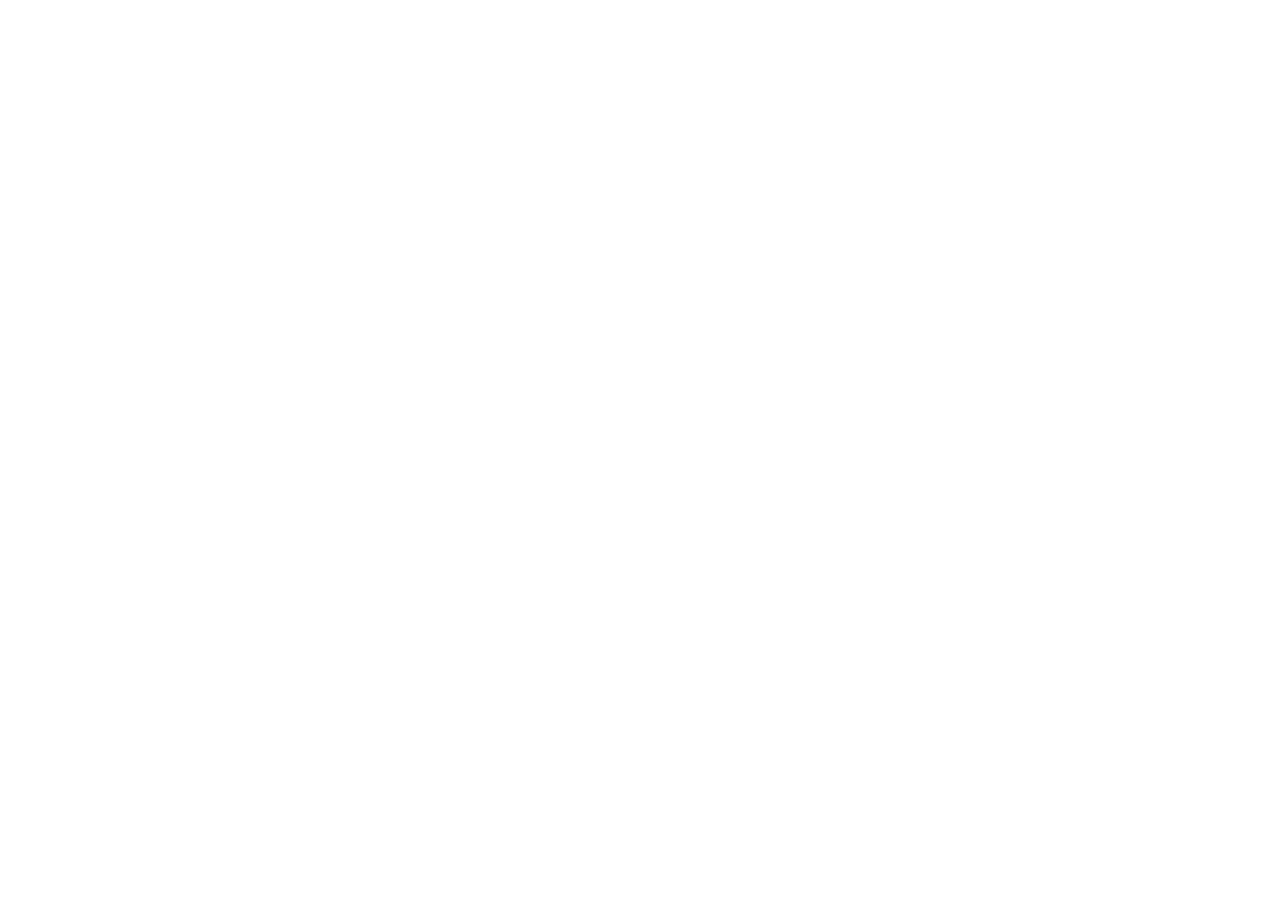
==== Module-5/index.html @ e1662479 "module 5 repo create" ====
<!DOCTYPE html>
<html lang="en">

<head>
    <meta charset="UTF-8">
    <meta name="viewport" content="width=device-width, initial-scale=1.0">
    <title>Developer Portfolio</title>
</head>

<body>
    <header></header>
    <main></main>
    <footer></footer>
</body>

</html>
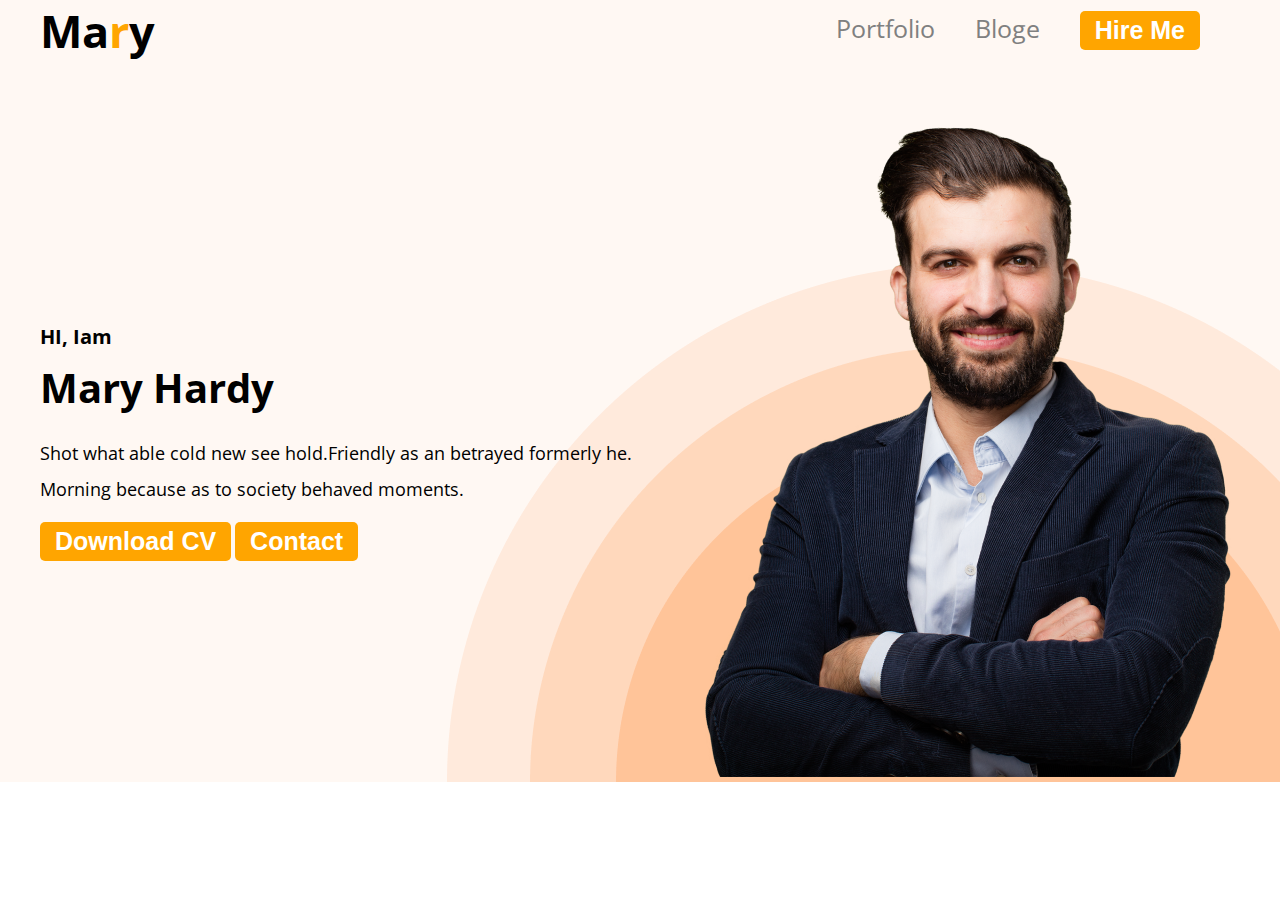
==== commit 1936b9e8: "header and banner design complate" ====
--- a/Module-5/index.html
+++ b/Module-5/index.html
@@ -5,10 +5,41 @@
     <meta charset="UTF-8">
     <meta name="viewport" content="width=device-width, initial-scale=1.0">
     <title>Developer Portfolio</title>
+    <!-- Main css cdn -->
+    <link rel="stylesheet" href="./assets/styles/style.css">
 </head>
 
 <body>
-    <header></header>
+    <header>
+        <div class="container">
+            <div class="headerContainer">
+                <div class="headerTitle">Ma<span class="text_primary">r</span>y</div>
+                <nav>
+                    <ul>
+                        <li><a href="#">Portfolio</a></li>
+                        <li><a href="#">Bloge</a></li>
+                        <li><a href="#"><button class="btn_primary">Hire Me</button></a></li>
+                    </ul>
+                </nav>
+            </div>
+
+            <div class="bannerContainer">
+                <div class="bannerDetails">
+                    <h3 class="bannerGretting">HI, Iam </h3>
+                    <h1 class="bannertitle">
+                        Mary Hardy
+                    </h1>
+                    <p class="bannerDesc">Shot what able cold new see hold.Friendly as an betrayed formerly he. Morning
+                        because as to society behaved moments.</p>
+                    <button class="btn_primary">Download CV</button>
+                    <button class="btn_primary">Contact</button>
+                </div>
+                <div class="bannerImage">
+                    <img src="./assets/images/hardy.png" alt="">
+                </div>
+            </div>
+        </div>
+    </header>
     <main></main>
     <footer></footer>
 </body>
--- a/Module-5/assets/styles/style.css
+++ b/Module-5/assets/styles/style.css
@@ -0,0 +1,108 @@
+/* Google fonts */
+@import url('https://fonts.googleapis.com/css2?family=Open+Sans:ital,wght@0,300..800;1,300..800&display=swap');
+
+
+/* 
+  font-family: "Open Sans", sans-serif;
+  font-optical-sizing: auto;
+  font-weight: <weight>;
+  font-style: normal;
+  font-variation-settings:
+    "wdth" 100; 
+    */
+
+/* Shared Styles */
+body {
+    font-family: "Open Sans", sans-serif;
+}
+
+* {
+    margin: 0;
+    padding: 0;
+    box-sizing: border-box;
+}
+
+.container {
+    max-width: 1200px;
+    width: 100%;
+    margin: 0 auto;
+}
+
+.text_primary {
+    color: orange;
+}
+
+.btn_primary {
+    background-color: orange;
+    padding: 5px 15px;
+    font-size: 25px;
+    color: white;
+    border: none;
+    font-weight: bold;
+    border-radius: 5px;
+}
+
+/* Header styles */
+header {
+    background-color: #FFF8F3;
+    background-image: url('../images/header_bg.png');
+    background-repeat: no-repeat;
+    background-position: bottom right;
+}
+
+.headerContainer {
+    display: flex;
+    justify-content: space-between;
+    align-items: center;
+}
+
+.headerTitle {
+    font-size: 45px;
+    font-family: "Open Sans", sans-serif;
+    font-weight: bold;
+}
+
+nav ul {
+    display: flex;
+}
+
+nav ul li {
+    list-style-type: none;
+    margin-right: 20px;
+}
+
+nav ul li a {
+    font-size: 25px;
+    text-decoration: none;
+    color: gray;
+    /* padding: 10px; */
+    margin-right: 20px;
+}
+
+.bannerContainer {
+    display: flex;
+    align-items: center;
+    margin-top: 40px;
+
+}
+
+.bannerGretting {
+    font-size: 20px;
+    margin-bottom: 10px;
+}
+
+.bannertitle {
+    font-size: 40px;
+    margin-bottom: 20px;
+}
+
+.bannerDesc {
+    font-weight: 400;
+    font-size: 18px;
+    margin-bottom: 15px;
+    line-height: 36px;
+}
+
+.bannerImage img {
+    padding-bottom: 0;
+}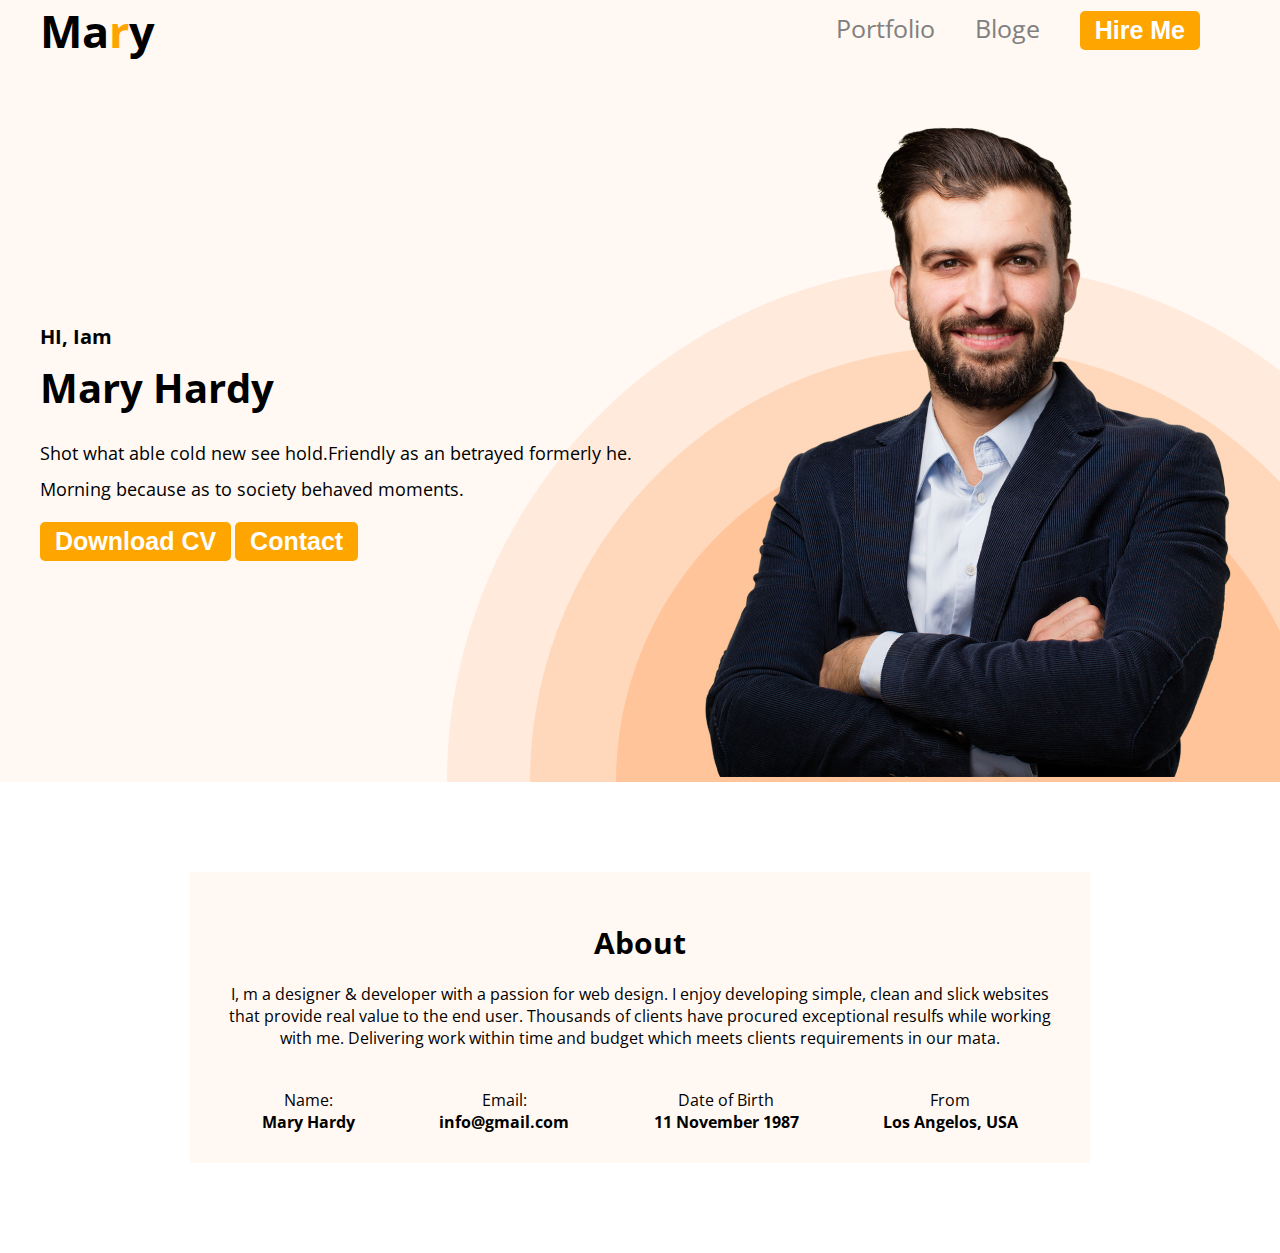
==== commit 8eb1847c: "about section done" ====
--- a/Module-5/index.html
+++ b/Module-5/index.html
@@ -10,6 +10,8 @@
 </head>
 
 <body>
+
+    <!-- Header section start -->
     <header>
         <div class="container">
             <div class="headerContainer">
@@ -40,7 +42,41 @@
             </div>
         </div>
     </header>
-    <main></main>
+
+    <!-- Header section end -->
+
+    <main>
+        <!-- About section start -->
+        <div class="container">
+            <div class="aboutSection">
+                <h1 class="sectionTitle">About</h1>
+                <p class="aboutDesc">I, m a designer & developer with a passion for web design. I enjoy developing
+                    simple, clean and slick websites that provide real value to the end user. Thousands of clients have
+                    procured exceptional resulfs while working with me. Delivering work within time and budget which
+                    meets clients requirements in our mata.</p>
+
+                <div class="aboutInfoContainer">
+                    <div class="infosDetails">
+                        <div class="infoNameTitle">Name:</div>
+                        <div class="infoName">Mary Hardy</div>
+                    </div>
+                    <div class="infosDetails">
+                        <div class="infoNameTitle">Email:</div>
+                        <div class="infoName">info@gmail.com</div>
+                    </div>
+                    <div class="infosDetails">
+                        <div class="infoNameTitle">Date of Birth</div>
+                        <div class="infoName">11 November 1987</div>
+                    </div>
+                    <div class="infosDetails">
+                        <div class="infoNameTitle">From</div>
+                        <div class="infoName">Los Angelos, USA</div>
+                    </div>
+                </div>
+            </div>
+        </div>
+        <!-- About section end -->
+    </main>
     <footer></footer>
 </body>
 
--- a/Module-5/assets/styles/style.css
+++ b/Module-5/assets/styles/style.css
@@ -40,6 +40,12 @@
     border: none;
     font-weight: bold;
     border-radius: 5px;
+}
+
+.sectionTitle {
+    font-size: 30px;
+    text-align: center;
+    margin: 20px 0px;
 }
 
 /* Header styles */
@@ -105,4 +111,31 @@
 
 .bannerImage img {
     padding-bottom: 0;
+}
+
+.aboutSection {
+    margin: 90px auto;
+    width: 900px;
+    background-color: #FFF8F3;
+    padding: 30px;
+}
+
+.aboutDesc {
+    text-align: center;
+    margin-top: 10px;
+}
+
+.aboutInfoContainer {
+    display: flex;
+    align-items: center;
+    justify-content: space-around;
+    margin-top: 40px;
+}
+
+.infosDetails {
+    text-align: center;
+}
+
+.infoName {
+    font-weight: bold;
 }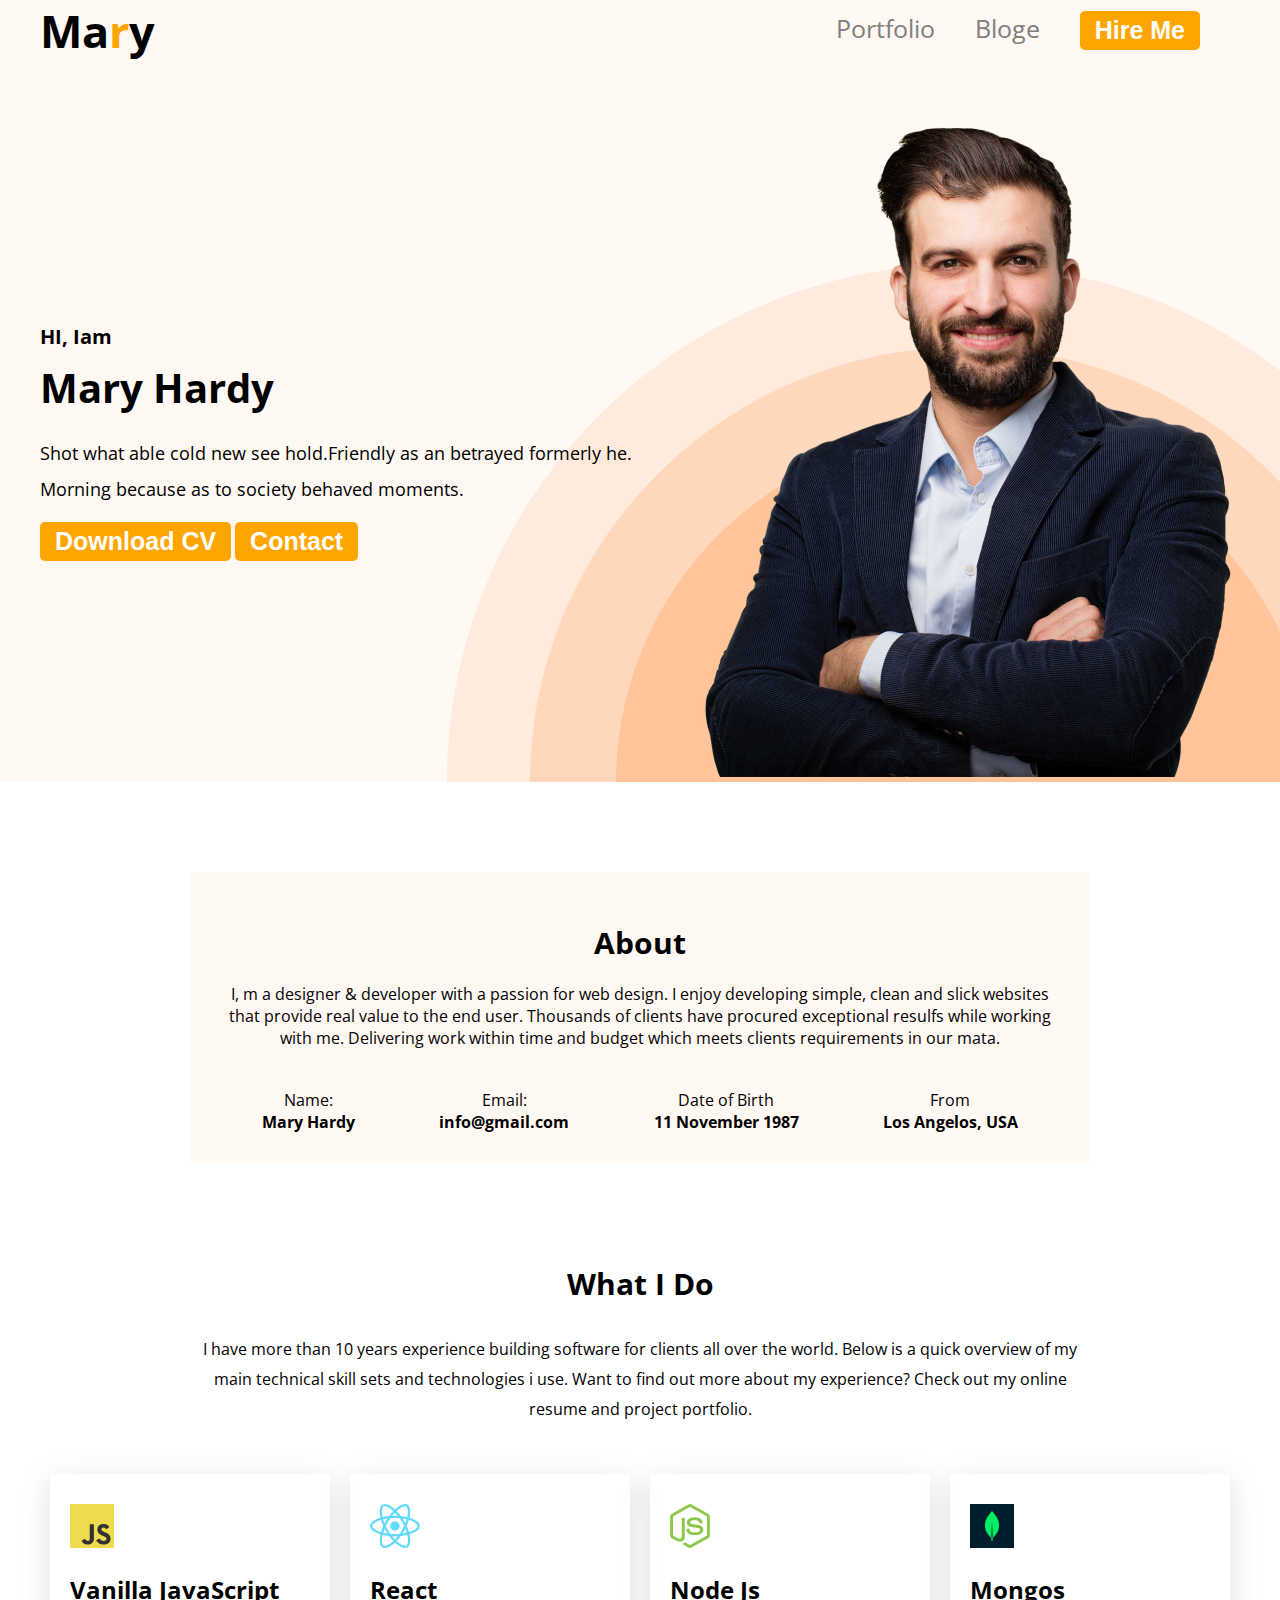
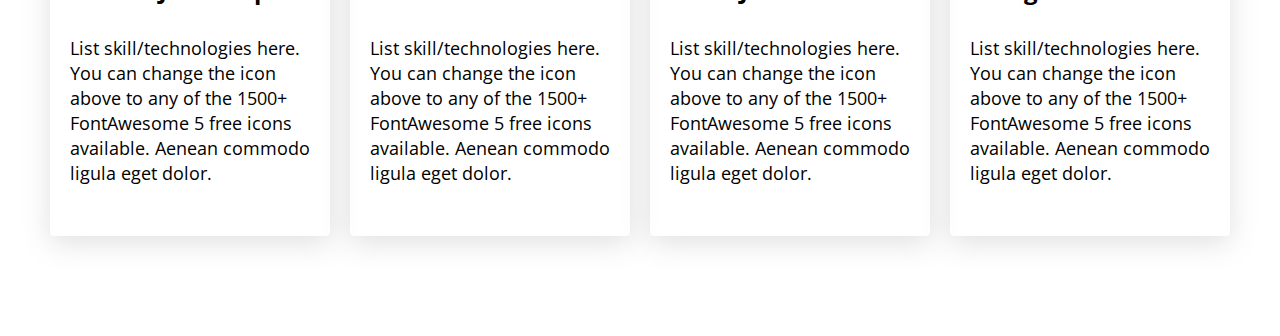
==== commit 01222f23: "what i do section done" ====
--- a/Module-5/index.html
+++ b/Module-5/index.html
@@ -47,35 +47,78 @@
 
     <main>
         <!-- About section start -->
-        <div class="container">
-            <div class="aboutSection">
-                <h1 class="sectionTitle">About</h1>
-                <p class="aboutDesc">I, m a designer & developer with a passion for web design. I enjoy developing
-                    simple, clean and slick websites that provide real value to the end user. Thousands of clients have
-                    procured exceptional resulfs while working with me. Delivering work within time and budget which
-                    meets clients requirements in our mata.</p>
+        <section>
+            <div class="container">
+                <div class="aboutSection">
+                    <h1 class="sectionTitle">About</h1>
+                    <p class="aboutDesc">I, m a designer & developer with a passion for web design. I enjoy developing
+                        simple, clean and slick websites that provide real value to the end user. Thousands of clients
+                        have
+                        procured exceptional resulfs while working with me. Delivering work within time and budget which
+                        meets clients requirements in our mata.</p>
 
-                <div class="aboutInfoContainer">
-                    <div class="infosDetails">
-                        <div class="infoNameTitle">Name:</div>
-                        <div class="infoName">Mary Hardy</div>
-                    </div>
-                    <div class="infosDetails">
-                        <div class="infoNameTitle">Email:</div>
-                        <div class="infoName">info@gmail.com</div>
-                    </div>
-                    <div class="infosDetails">
-                        <div class="infoNameTitle">Date of Birth</div>
-                        <div class="infoName">11 November 1987</div>
-                    </div>
-                    <div class="infosDetails">
-                        <div class="infoNameTitle">From</div>
-                        <div class="infoName">Los Angelos, USA</div>
+                    <div class="aboutInfoContainer">
+                        <div class="infosDetails">
+                            <div class="infoNameTitle">Name:</div>
+                            <div class="infoName">Mary Hardy</div>
+                        </div>
+                        <div class="infosDetails">
+                            <div class="infoNameTitle">Email:</div>
+                            <div class="infoName">info@gmail.com</div>
+                        </div>
+                        <div class="infosDetails">
+                            <div class="infoNameTitle">Date of Birth</div>
+                            <div class="infoName">11 November 1987</div>
+                        </div>
+                        <div class="infosDetails">
+                            <div class="infoNameTitle">From</div>
+                            <div class="infoName">Los Angelos, USA</div>
+                        </div>
                     </div>
                 </div>
             </div>
-        </div>
+        </section>
         <!-- About section end -->
+
+        <!-- What i do section -->
+        <section>
+            <div class="container">
+                <div class="whatiDosection">
+                    <h1 class="sectionTitle">What I Do</h1>
+                    <p class="whatDesc">I have more than 10 years experience building software for clients all over the
+                        world. Below is a quick overview of my main technical skill sets and technologies i use. Want to
+                        find out more about my experience? Check out my online resume and project portfolio.</p>
+
+                    <div class="experianceContainer">
+                        <div class="experianceItem">
+                            <div class="exLogo"><img src="./assets/images/icons/js.png" alt=""></div>
+                            <h2 class="experianceTitle">Vanilla JavaScript</h2>
+                            <p class="expeianeDesc">List skill/technologies here. You can change the icon above to any
+                                of the 1500+ FontAwesome 5 free icons available. Aenean commodo ligula eget dolor.</p>
+                        </div>
+                        <div class="experianceItem">
+                            <div class="exLogo"><img src="./assets/images/icons/react.png" alt=""></div>
+                            <h2 class="experianceTitle">React</h2>
+                            <p class="expeianeDesc">List skill/technologies here. You can change the icon above to any
+                                of the 1500+ FontAwesome 5 free icons available. Aenean commodo ligula eget dolor.</p>
+                        </div>
+                        <div class="experianceItem">
+                            <div class="exLogo"><img src="./assets/images/icons/nodejs.png" alt=""></div>
+                            <h2 class="experianceTitle">Node Js</h2>
+                            <p class="expeianeDesc">List skill/technologies here. You can change the icon above to any
+                                of the 1500+ FontAwesome 5 free icons available. Aenean commodo ligula eget dolor.</p>
+                        </div>
+                        <div class="experianceItem">
+                            <div class="exLogo"><img src="./assets/images/icons/mongo.png" alt=""></div>
+                            <h2 class="experianceTitle">Mongos</h2>
+                            <p class="expeianeDesc">List skill/technologies here. You can change the icon above to any
+                                of the 1500+ FontAwesome 5 free icons available. Aenean commodo ligula eget dolor.</p>
+                        </div>
+                    </div>
+                </div>
+            </div>
+
+        </section>
     </main>
     <footer></footer>
 </body>
--- a/Module-5/assets/styles/style.css
+++ b/Module-5/assets/styles/style.css
@@ -138,4 +138,45 @@
 
 .infoName {
     font-weight: bold;
+}
+
+/* What i do section styles */
+.whatiDosection {
+    margin: 100px 0px;
+}
+
+
+
+.whatDesc {
+    margin: 30px auto;
+    width: 900px;
+    text-align: center;
+    line-height: 30px;
+}
+
+.experianceContainer {
+    display: flex;
+    margin: 50px 0px;
+    justify-content: space-around;
+}
+
+.experianceItem {
+    padding: 20px;
+    box-shadow: rgba(100, 100, 111, 0.2) 0px 7px 29px 0px;
+    border-radius: 4px;
+    margin: 0px 10px;
+}
+
+.exLogo {
+    margin: 10px 0px;
+}
+
+.experianceTitle {
+    margin: 20px 0px;
+}
+
+.experianceItem .expeianeDesc {
+    font-size: 18px;
+    margin: 30px 0px;
+    line-height: 25px;
 }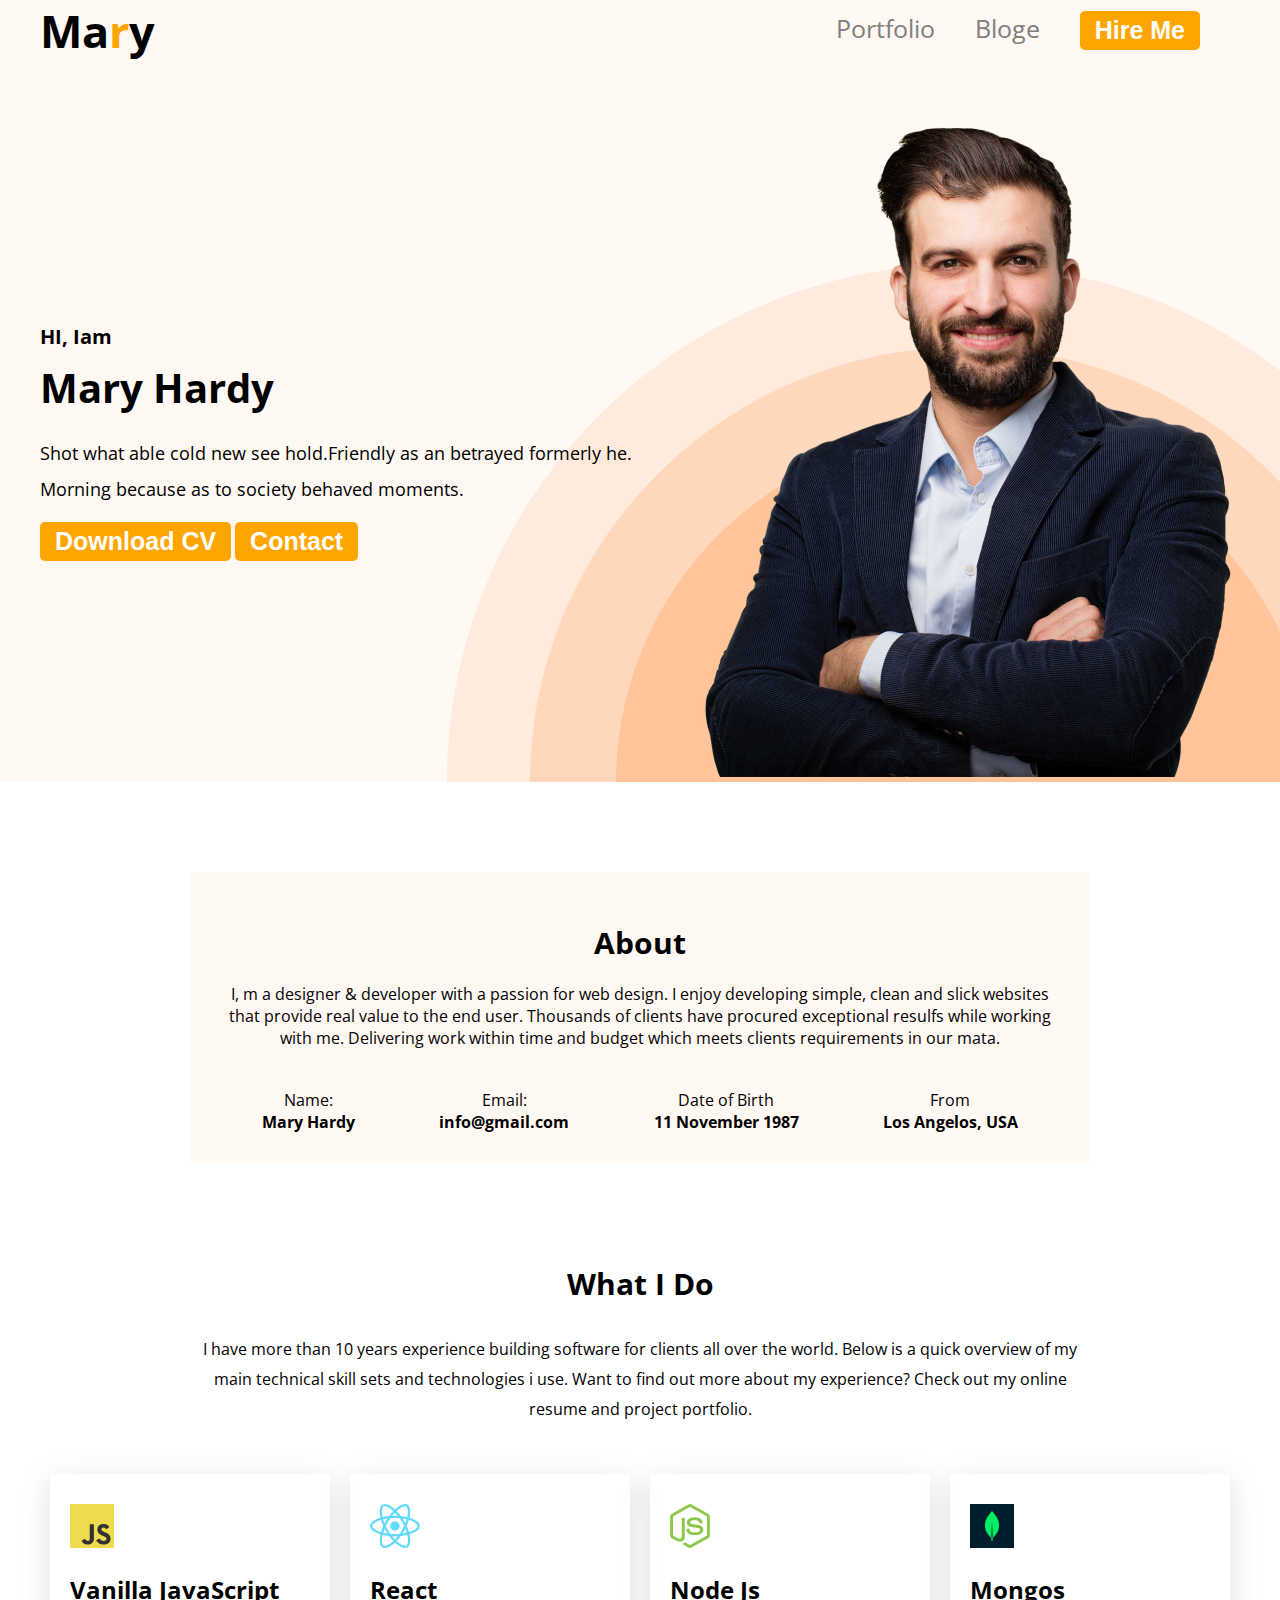
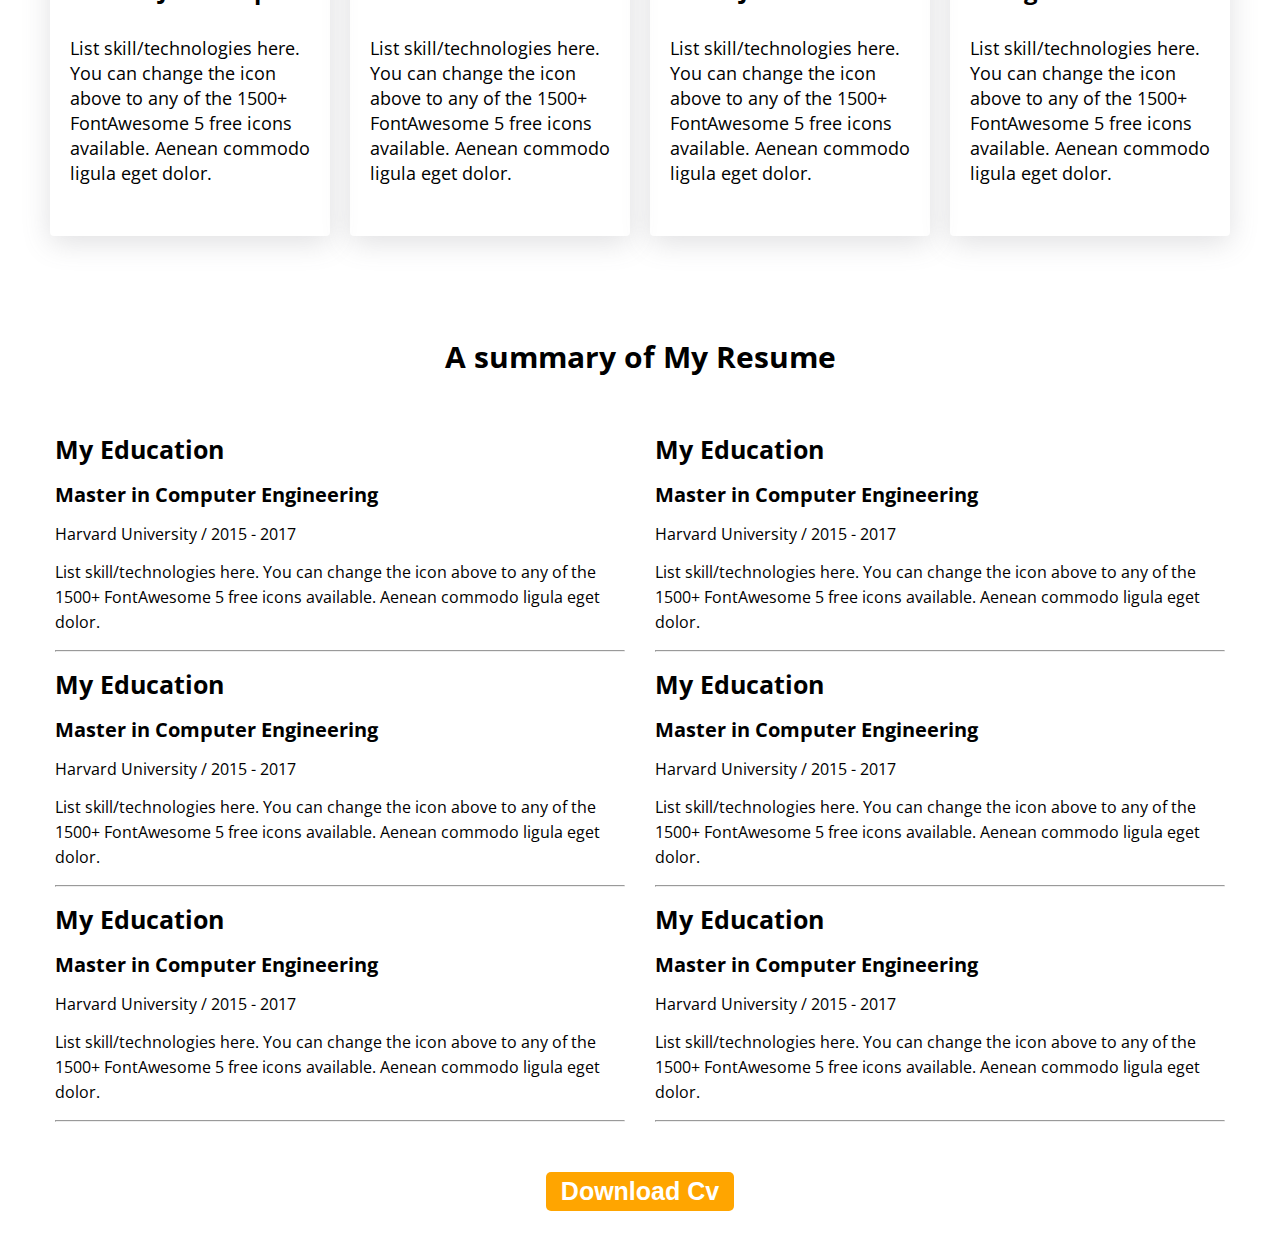
==== commit 311c03f8: "education and summary details finish" ====
--- a/Module-5/index.html
+++ b/Module-5/index.html
@@ -119,6 +119,80 @@
             </div>
 
         </section>
+
+        <!-- Educational Experiance section start -->
+        <section>
+            <div class="container">
+                <h1 class="sectionTitle">A summary of My Resume</h1>
+                <div class="educationinfoContainer">
+                    <div class="educationDetailsInfos">
+                        <div class="educationDetails">
+                            <h2 class="educationDetailsTitle">My Education</h2>
+                            <h3 class="educationTitle">Master in Computer Engineering</h3>
+                            <h5 class="educationSubTitle">Harvard University / 2015 - 2017</h5>
+                            <p class="educationDesc">List skill/technologies here. You can change the icon above
+                                to any of the 1500+ FontAwesome 5 free icons available. Aenean commodo ligula eget
+                                dolor.
+                            </p>
+                            <hr>
+                        </div>
+                        <div class="educationDetails">
+                            <h2 class="educationDetailsTitle">My Education</h2>
+                            <h3 class="educationTitle">Master in Computer Engineering</h3>
+                            <h5 class="educationSubTitle">Harvard University / 2015 - 2017</h5>
+                            <p class="educationDesc">List skill/technologies here. You can change the icon above
+                                to any of the 1500+ FontAwesome 5 free icons available. Aenean commodo ligula eget
+                                dolor.
+                            </p>
+                            <hr>
+                        </div>
+                        <div class="educationDetails">
+                            <h2 class="educationDetailsTitle">My Education</h2>
+                            <h3 class="educationTitle">Master in Computer Engineering</h3>
+                            <h5 class="educationSubTitle">Harvard University / 2015 - 2017</h5>
+                            <p class="educationDesc">List skill/technologies here. You can change the icon above
+                                to any of the 1500+ FontAwesome 5 free icons available. Aenean commodo ligula eget
+                                dolor.
+                            </p>
+                            <hr>
+                        </div>
+                    </div>
+                    <div class="educationDetailsInfos">
+                        <div class="educationDetails">
+                            <h2 class="educationDetailsTitle">My Education</h2>
+                            <h3 class="educationTitle">Master in Computer Engineering</h3>
+                            <h5 class="educationSubTitle">Harvard University / 2015 - 2017</h5>
+                            <p class="educationDesc">List skill/technologies here. You can change the icon above
+                                to any of the 1500+ FontAwesome 5 free icons available. Aenean commodo ligula eget
+                                dolor.
+                            </p>
+                            <hr>
+                        </div>
+                        <div class="educationDetails">
+                            <h2 class="educationDetailsTitle">My Education</h2>
+                            <h3 class="educationTitle">Master in Computer Engineering</h3>
+                            <h5 class="educationSubTitle">Harvard University / 2015 - 2017</h5>
+                            <p class="educationDesc">List skill/technologies here. You can change the icon above
+                                to any of the 1500+ FontAwesome 5 free icons available. Aenean commodo ligula eget
+                                dolor.
+                            </p>
+                            <hr>
+                        </div>
+                        <div class="educationDetails">
+                            <h2 class="educationDetailsTitle">My Education</h2>
+                            <h3 class="educationTitle">Master in Computer Engineering</h3>
+                            <h5 class="educationSubTitle">Harvard University / 2015 - 2017</h5>
+                            <p class="educationDesc">List skill/technologies here. You can change the icon above
+                                to any of the 1500+ FontAwesome 5 free icons available. Aenean commodo ligula eget
+                                dolor.
+                            </p>
+                            <hr>
+                        </div>
+                    </div>
+                </div>
+                <div class="downloadCv"><button class="btn_primary">Download Cv</button></div>
+            </div>
+        </section>
     </main>
     <footer></footer>
 </body>
--- a/Module-5/assets/styles/style.css
+++ b/Module-5/assets/styles/style.css
@@ -179,4 +179,40 @@
     font-size: 18px;
     margin: 30px 0px;
     line-height: 25px;
+}
+
+/* education section  */
+.educationinfoContainer {
+    display: flex;
+    justify-content: space-between;
+}
+
+.educationDetailsInfos {
+    margin: 20px 15px;
+}
+
+.educationDetailsTitle {
+    margin: 15px 0px;
+    font-size: 25px;
+}
+
+.educationTitle {
+    margin: 15px 0px;
+    font-size: 20px;
+}
+
+.educationSubTitle {
+    font-size: 16px;
+    margin: 10px 0px;
+    font-weight: 400;
+}
+
+.educationDesc {
+    line-height: 25px;
+    margin: 15px 0px;
+}
+
+.downloadCv {
+    text-align: center;
+    margin: 30px 0px;
 }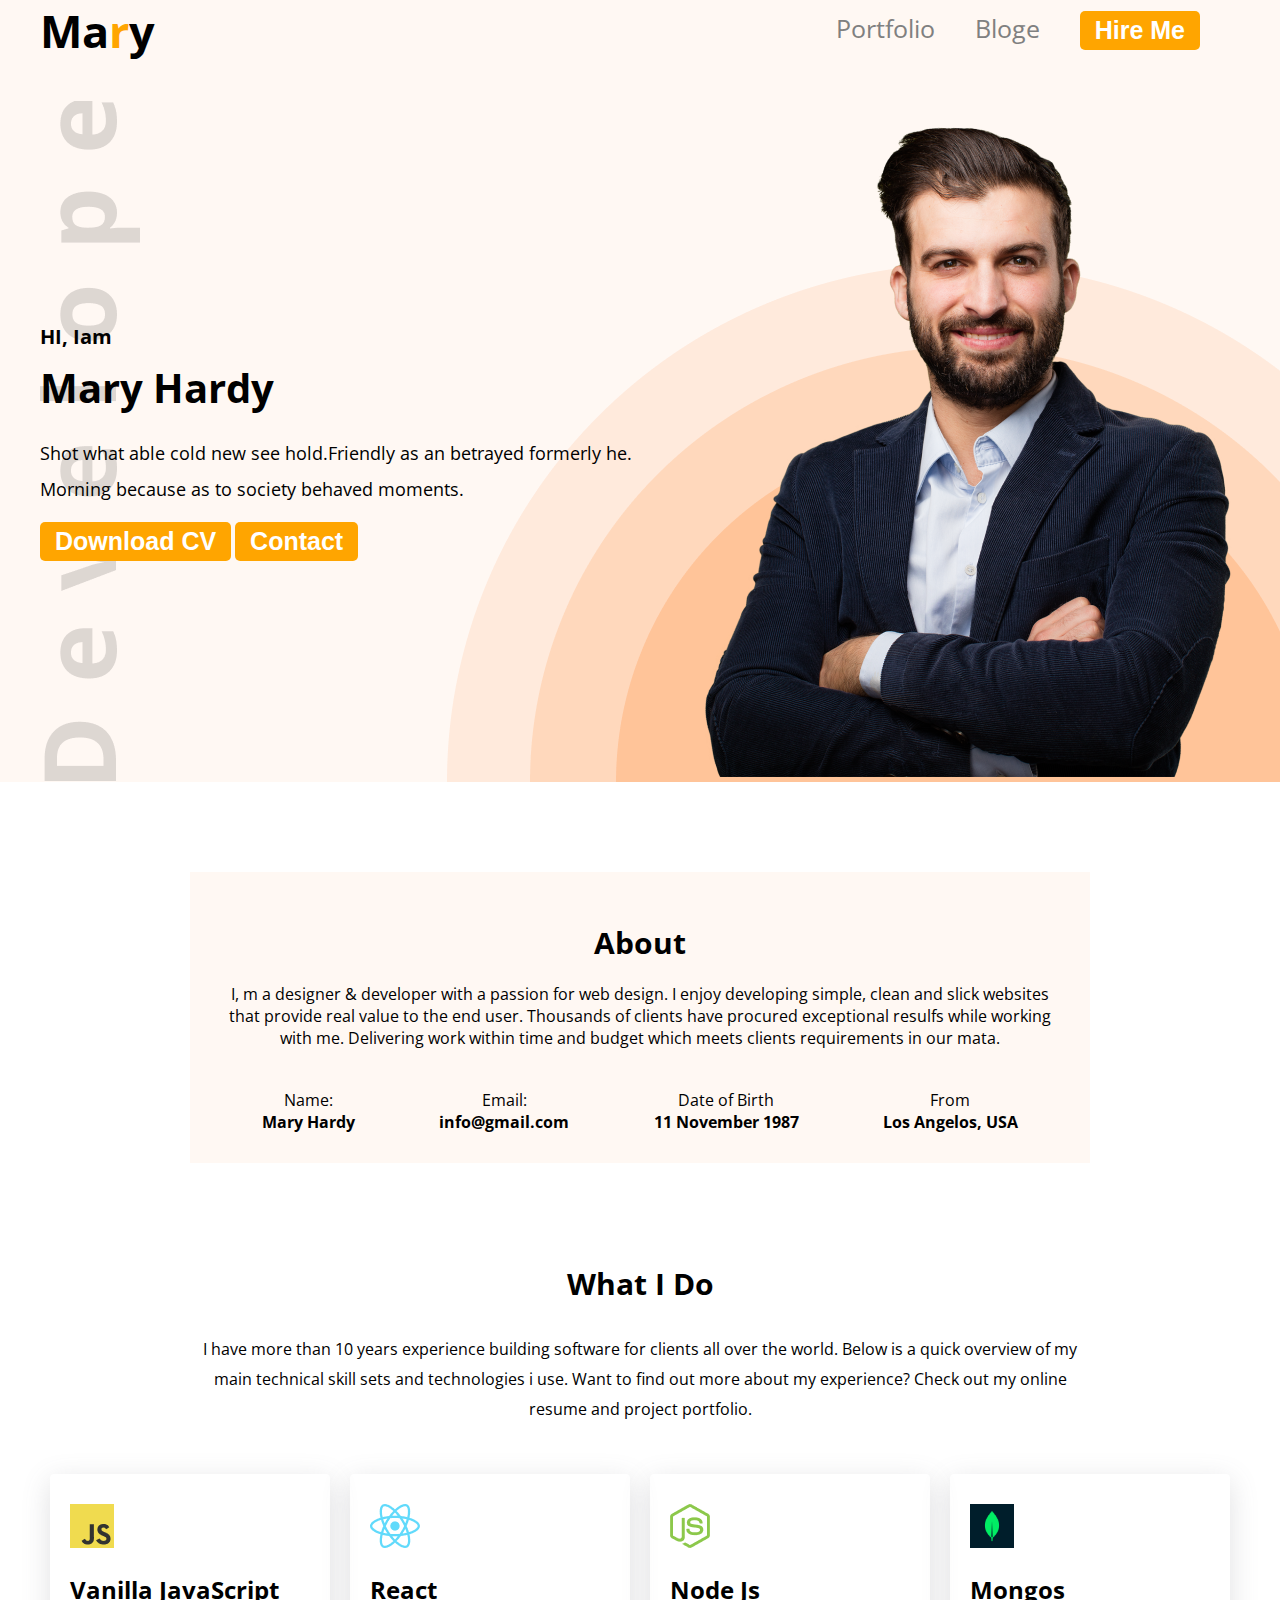
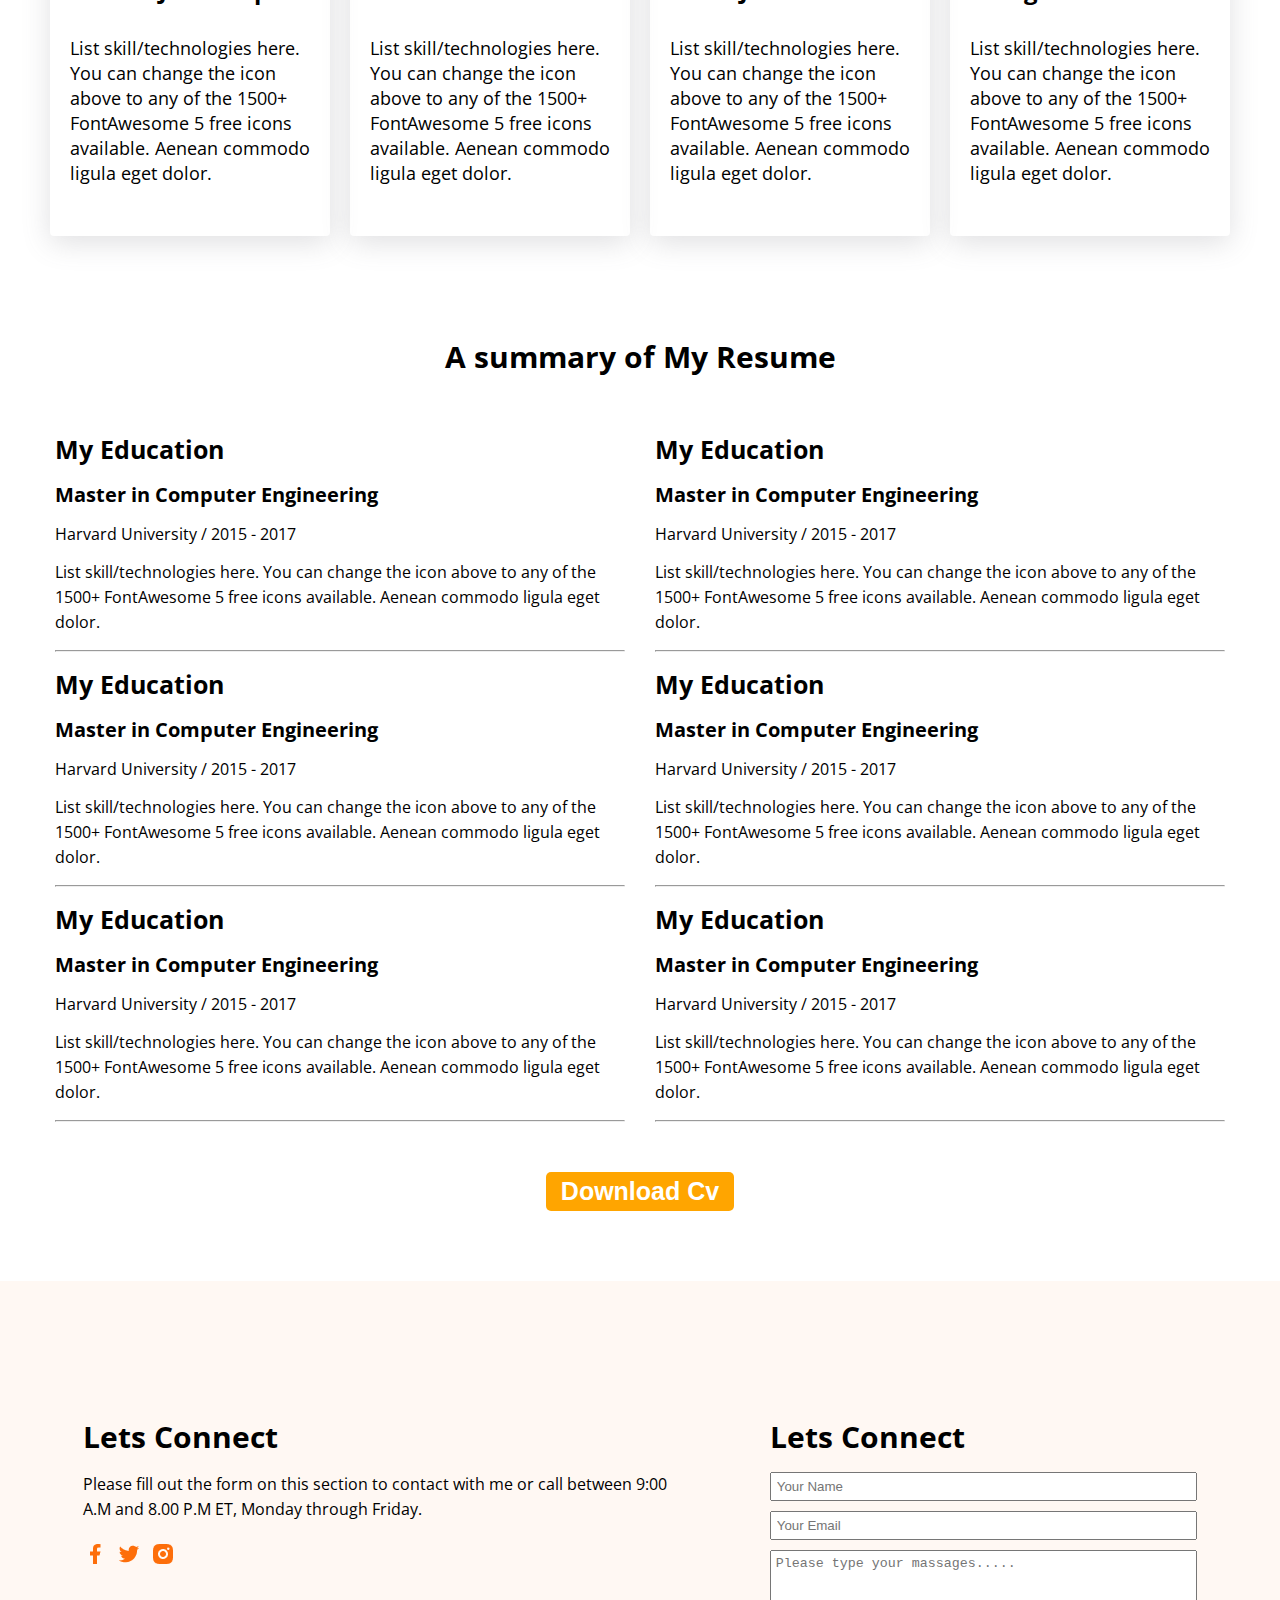
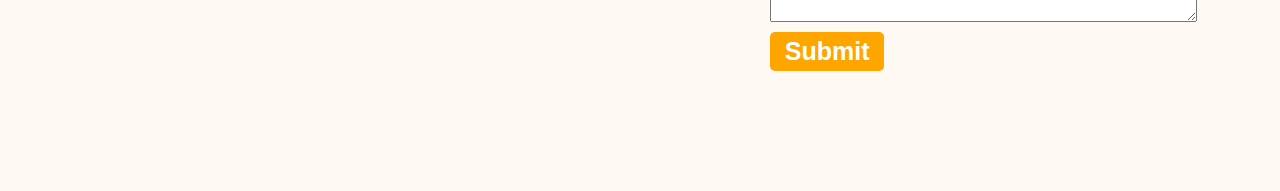
==== commit 4674fcad: "footer and all section is finish" ====
--- a/Module-5/index.html
+++ b/Module-5/index.html
@@ -194,7 +194,30 @@
             </div>
         </section>
     </main>
-    <footer></footer>
+    <footer>
+        <div class="container">
+            <div class="footerDetailsContainer">
+                <div class="footerCollumn">
+                    <h2 class="columnTitle">Lets Connect</h2>
+                    <p class="columndesc">Please fill out the form on this section to contact with me or call between
+                        9:00
+                        A.M and 8.00 P.M ET, Monday through Friday.</p>
+                    <div class="socialLinks">
+                        <img src="./assets/images/icons/facebook.png" alt="">
+                        <img src="./assets/images/icons/twitter.png" alt="">
+                        <img src="./assets/images/icons/insta.png" alt="">
+                    </div>
+                </div>
+                <div class="footerCollumn">
+                    <h2 class="columnTitle">Lets Connect</h2>
+                    <input type="text" placeholder="Your Name">
+                    <input type="email" placeholder="Your Email">
+                    <textarea name="" id="" rows="4" cols="50" placeholder="Please type your massages....."></textarea>
+                    <button class="btn_primary">Submit</button>
+                </div>
+            </div>
+        </div>
+    </footer>
 </body>
 
 </html>--- a/Module-5/assets/styles/style.css
+++ b/Module-5/assets/styles/style.css
@@ -89,7 +89,9 @@
     display: flex;
     align-items: center;
     margin-top: 40px;
-
+    background-image: url('../images/developer.png');
+    background-repeat: no-repeat;
+    background-position: bottom left;
 }
 
 .bannerGretting {
@@ -215,4 +217,48 @@
 .downloadCv {
     text-align: center;
     margin: 30px 0px;
+}
+
+/* footer section styles */
+footer {
+    background-color: #FFF8F3;
+    padding: 120px 30px;
+    margin-top: 70px;
+}
+
+.footerDetailsContainer {
+    display: flex;
+    justify-content: space-around;
+}
+
+
+
+.columnTitle {
+    font-size: 30px;
+    margin: 15px 0px;
+}
+
+.columndesc {
+    font-size: 16px;
+    line-height: 25px;
+    margin: 15px 0px;
+    width: 600px;
+    margin: auto;
+}
+
+.socialLinks {
+    display: flex;
+    margin: 20px 0px;
+}
+
+.socialLinks img {
+    margin-right: 10px;
+}
+
+.footerCollumn input,
+textarea {
+    display: block;
+    margin: 10px 0px;
+    width: 100%;
+    padding: 5px;
 }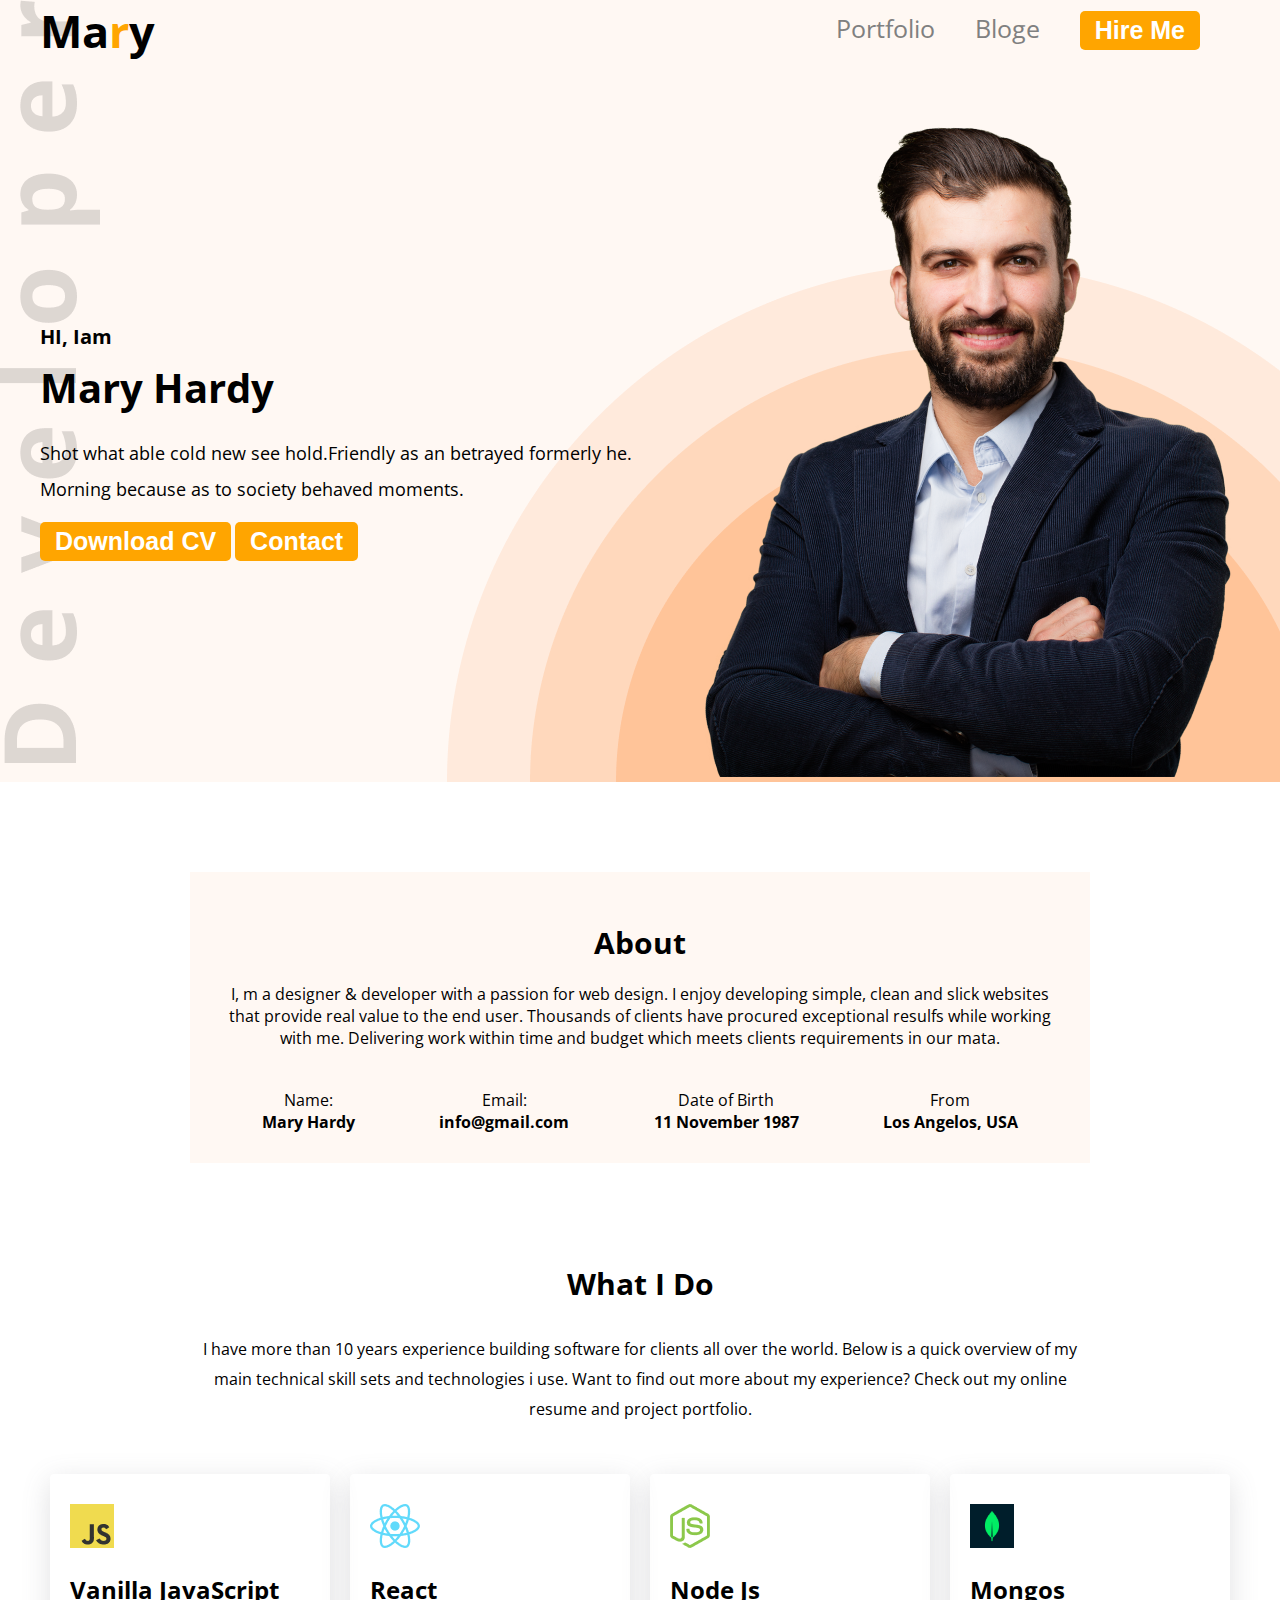
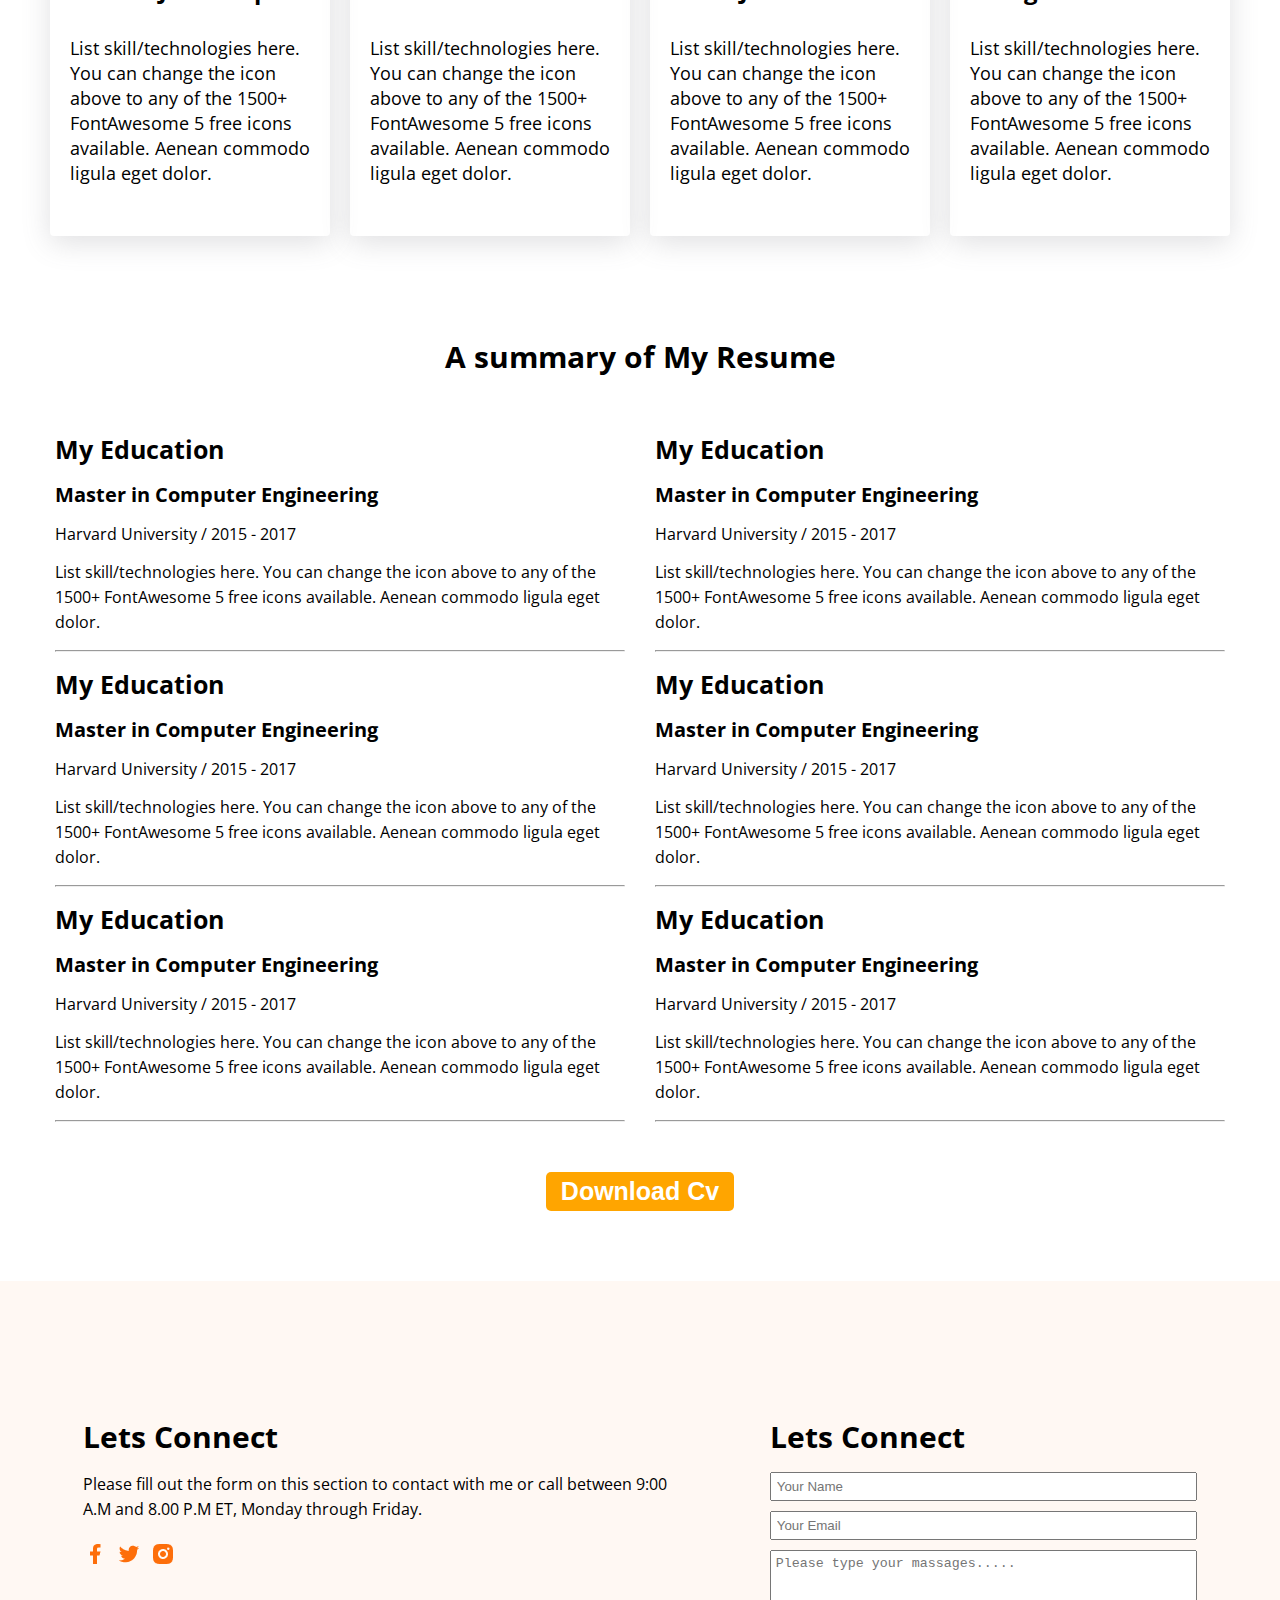
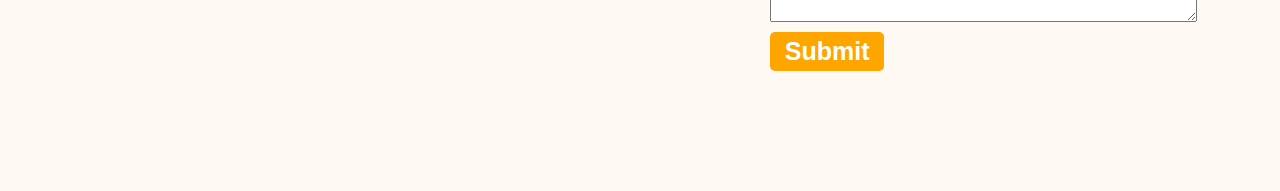
==== commit 048b2a9e: "Developer portfolio only mobile devices responsive done" ====
--- a/Module-5/index.html
+++ b/Module-5/index.html
@@ -12,7 +12,7 @@
 <body>
 
     <!-- Header section start -->
-    <header>
+    <header class="">
         <div class="container">
             <div class="headerContainer">
                 <div class="headerTitle">Ma<span class="text_primary">r</span>y</div>
@@ -47,7 +47,7 @@
 
     <main>
         <!-- About section start -->
-        <section>
+        <section class="">
             <div class="container">
                 <div class="aboutSection">
                     <h1 class="sectionTitle">About</h1>
@@ -81,7 +81,7 @@
         <!-- About section end -->
 
         <!-- What i do section -->
-        <section>
+        <section class=" ">
             <div class="container">
                 <div class="whatiDosection">
                     <h1 class="sectionTitle">What I Do</h1>
@@ -121,7 +121,7 @@
         </section>
 
         <!-- Educational Experiance section start -->
-        <section>
+        <section class="">
             <div class="container">
                 <h1 class="sectionTitle">A summary of My Resume</h1>
                 <div class="educationinfoContainer">
--- a/Module-5/assets/styles/style.css
+++ b/Module-5/assets/styles/style.css
@@ -51,9 +51,9 @@
 /* Header styles */
 header {
     background-color: #FFF8F3;
-    background-image: url('../images/header_bg.png');
+    background-image: url('../images/header_bg.png'), url('../images/developer.png');
     background-repeat: no-repeat;
-    background-position: bottom right;
+    background-position: bottom right, top left;
 }
 
 .headerContainer {
@@ -89,9 +89,7 @@
     display: flex;
     align-items: center;
     margin-top: 40px;
-    background-image: url('../images/developer.png');
-    background-repeat: no-repeat;
-    background-position: bottom left;
+
 }
 
 .bannerGretting {
@@ -261,4 +259,94 @@
     margin: 10px 0px;
     width: 100%;
     padding: 5px;
+}
+
+.none {
+    display: none;
+}
+
+@media screen and (max-width:576px) {
+
+    .bannertitle {
+        font-size: 20px;
+        /* margin-bottom: 20px; */
+    }
+
+    .btn_primary {
+        font-size: 15px;
+
+    }
+
+    nav ul li {
+        list-style-type: none;
+        /* margin-right: 20px; */
+    }
+
+    nav ul li a {
+        font-size: 18px;
+        text-decoration: none;
+        color: gray;
+        /* padding: 10px; */
+        margin-right: 10px;
+    }
+
+    .headerContainer {
+        align-items: center;
+        display: flex;
+        flex-direction: column;
+    }
+
+    .headerTitle {
+        font-size: 20px;
+    }
+
+    .bannerContainer {
+        flex-direction: column;
+        padding: 5px;
+    }
+
+    .bannerImage img {
+        max-width: 100%;
+    }
+
+    .educationinfoContainer {
+        flex-direction: column;
+    }
+
+    .aboutInfoContainer {
+        flex-direction: column;
+        row-gap: 15px;
+    }
+
+    .aboutSection {
+        margin: 20px auto;
+        width: 100%;
+        background-color: #FFF8F3;
+        padding: 10px;
+    }
+
+    .whatiDosection {
+        margin-top: 20px;
+    }
+
+    .whatDesc {
+        width: 100%;
+    }
+
+    .experianceContainer {
+        flex-direction: column;
+    }
+
+    footer {
+        padding: 10px;
+        margin-top: 30px;
+    }
+
+    .footerDetailsContainer {
+        flex-direction: column;
+    }
+
+    .columndesc {
+        width: 100%;
+    }
 }